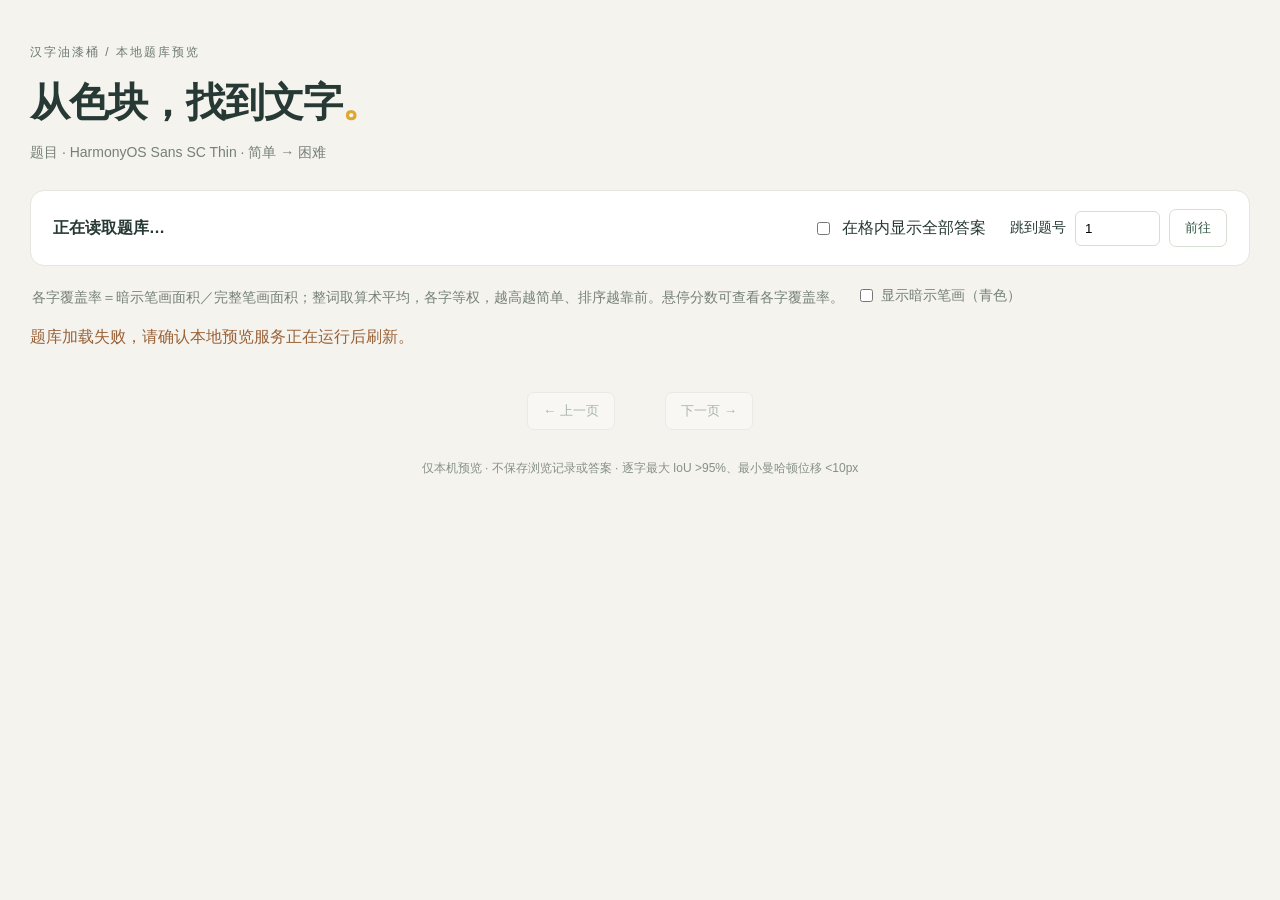
==== hanzi-paint-bucket/preview/index.html @ df213ab4 "feat: add hanzi paint bucket and private puzzle generation" ====
<!doctype html><html lang="zh-CN"><meta charset="utf-8"><meta name="viewport" content="width=device-width,initial-scale=1"><title>汉字油漆桶 · 题库预览</title><link rel="stylesheet" href="./style.css">
<main><header><span class="eyebrow">汉字油漆桶 / 本地题库预览</span><h1>从色块，找到文字<span>。</span></h1><p id="bank-label">题目 · HarmonyOS Sans SC Thin · 简单 → 困难</p></header>
<section class="toolbar"><strong id="total">正在读取题库…</strong><label><input id="answers" type="checkbox"> 在格内显示全部答案</label><form id="jump"><label for="ordinal">跳到题号</label><input id="ordinal" type="number" min="1" value="1" required><button>前往</button></form></section>
<p class="note">各字覆盖率＝暗示笔画面积／完整笔画面积；整词取算术平均，各字等权，越高越简单、排序越靠前。悬停分数可查看各字覆盖率。<label><input id="hints" type="checkbox"> 显示暗示笔画（青色）</label></p>
<p id="status" role="status"></p><section id="cards" aria-label="题目列表"></section>
<nav><button id="prev">← 上一页</button><span id="page"></span><button id="next">下一页 →</button></nav>
<footer>仅本机预览 · 不保存浏览记录或答案 · <span id="uniqueness">逐字最大 IoU >95%、最小曼哈顿位移 &lt;10px</span></footer></main><script src="./app.js" defer></script></html>
---- hanzi-paint-bucket/preview/style.css ----
@font-face{font-family:Harmony;src:url('./font.ttf');font-weight:250;font-display:swap}*{box-sizing:border-box}body{margin:0;background:#f5f3ee;color:#273934;font-family:'Segoe UI','Microsoft YaHei',sans-serif}main{max-width:1360px;padding:42px 30px;margin:auto}.eyebrow{color:#6b7970;font-size:12px;letter-spacing:2px}h1{font-size:40px;letter-spacing:-1px;margin:14px 0}h1 span{color:#dea82e}header p,.note{color:#758077;font-size:14px}.toolbar{margin-top:28px;background:white;border:1px solid #e5e6dd;border-radius:14px;padding:18px 22px;display:flex;align-items:center;gap:24px;flex-wrap:wrap}.toolbar strong{margin-right:auto}.toolbar label,form{display:flex;align-items:center;gap:9px}form{font-size:14px}input[type=number]{width:85px;border:1px solid #d8ddd4;border-radius:6px;padding:9px}input[type=checkbox]{accent-color:#398f7d}button{border:1px solid #d7ded3;border-radius:7px;background:white;padding:9px 15px;color:#345a49;cursor:pointer}button:hover{background:#eff5ec}button:disabled{opacity:.4;cursor:default}.note{margin:20px 2px}#status{color:#996238}#cards{display:grid;grid-template-columns:repeat(3,minmax(0,1fr));gap:20px}.card{border:1px solid #e4e6dd;background:white;border-radius:16px;padding:20px;overflow:hidden;scroll-margin-top:20px}.card.highlight{outline:3px solid #4c9a89}.card-top{display:flex;justify-content:space-between;font-size:12px;color:#7a857d}.rank{font-weight:600;color:#435d50}.glyphs{display:flex;justify-content:center;flex-wrap:wrap;gap:0;padding:14px 0}.glyphs img{width:50%;max-width:180px;aspect-ratio:1;object-fit:contain}.answer{font-family:Harmony,sans-serif;font-weight:250;font-size:32px;min-height:47px;text-align:center;letter-spacing:5px;margin:0 0 12px}.answer.hidden{font-family:inherit;font-size:15px;letter-spacing:0;color:#89968b;display:flex;align-items:center;justify-content:center}.card-bottom{display:flex;justify-content:space-between;align-items:center;border-top:1px solid #f0f1ec;padding-top:14px;gap:8px}.area{font-size:12px;color:#7a857d}.reveal{font-size:12px;padding:6px 9px}nav{display:flex;justify-content:center;align-items:center;gap:25px;margin:28px 0}footer{text-align:center;color:#859087;font-size:12px;line-height:1.8}@media(max-width:1000px){#cards{grid-template-columns:repeat(2,minmax(0,1fr))}}@media(max-width:600px){main{padding:24px 16px}h1{font-size:29px}#cards{grid-template-columns:1fr}.toolbar{gap:15px;padding:16px}.toolbar strong{width:100%}.glyphs img{max-width:150px}nav{gap:13px}header p{line-height:1.8}}
.glyphs img{background-color:#fff;background-image:linear-gradient(to right,transparent calc(50% - .5px),#e1e5df calc(50% - .5px),#e1e5df calc(50% + .5px),transparent calc(50% + .5px)),linear-gradient(to bottom,transparent calc(50% - .5px),#e1e5df calc(50% - .5px),#e1e5df calc(50% + .5px),transparent calc(50% + .5px));box-shadow:inset 0 0 0 1px #d8dfd6}
.glyph-cell{position:relative;width:50%;max-width:180px;aspect-ratio:1}.glyph-cell img{display:block;width:100%;max-width:none}.glyph-cell canvas{position:absolute;inset:0;width:100%;height:100%;pointer-events:none}.glyph-cell canvas[hidden]{display:none}@media(max-width:600px){.glyph-cell{max-width:150px}.glyph-cell img{max-width:none}}
main{max-width:1600px}#cards{grid-template-columns:repeat(4,minmax(0,1fr));gap:16px}.card{padding:16px}.answer{font-size:28px;min-height:40px;margin-bottom:10px}@media(max-width:1100px){#cards{grid-template-columns:repeat(3,minmax(0,1fr))}}@media(max-width:850px){#cards{grid-template-columns:repeat(2,minmax(0,1fr))}}@media(max-width:600px){#cards{grid-template-columns:1fr}}
.glyph-cell img.implied{position:absolute;inset:0;width:100%;height:100%;background:none;box-shadow:none;pointer-events:none;z-index:2}.glyph-cell img.implied[hidden]{display:none}.note label{display:inline-flex;align-items:center;gap:5px;margin-left:12px}
.glyphs[data-length="3"] .glyph-cell{width:33.333333%}.glyphs[data-length="4"] .glyph-cell{width:25%}
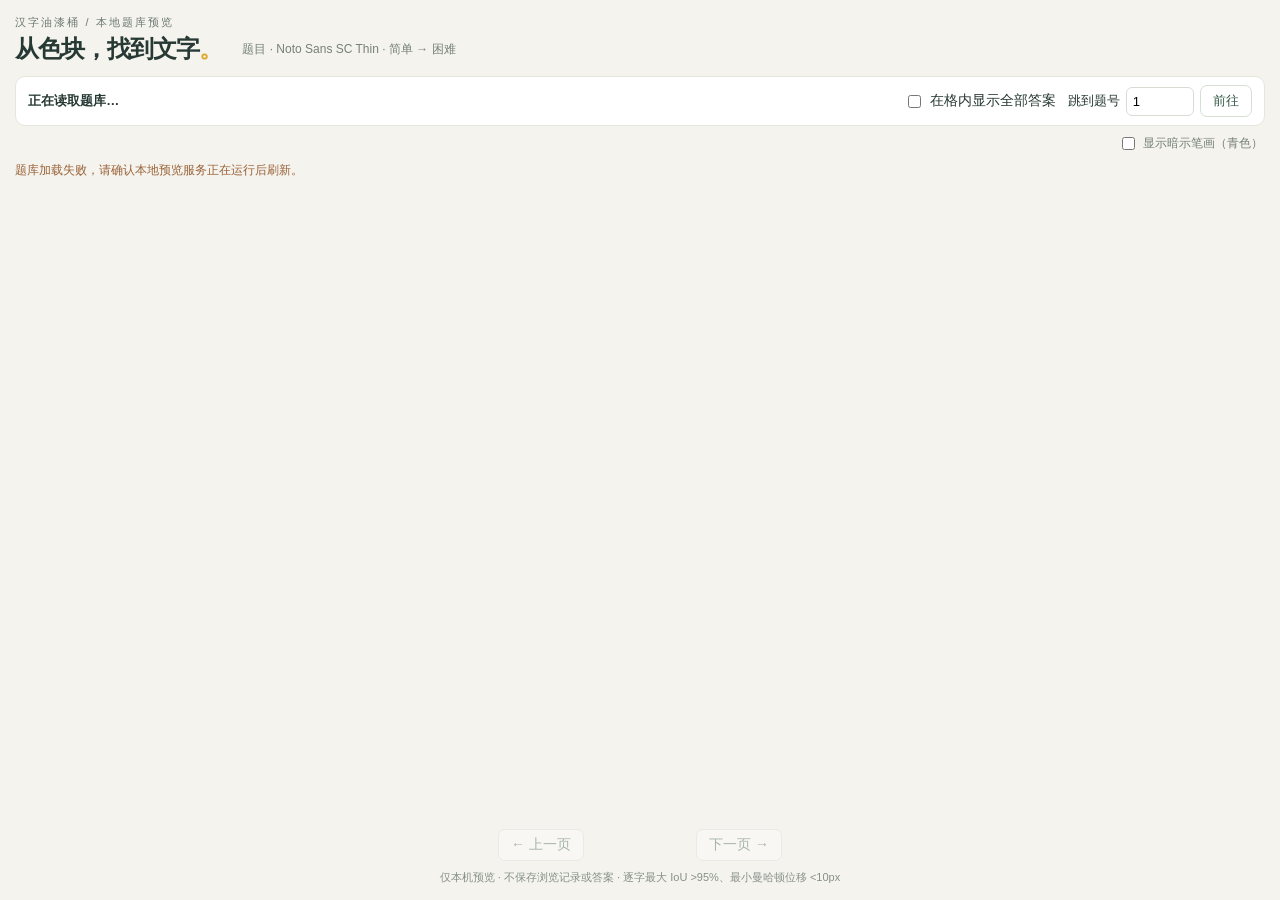
==== commit 08dd12f7: "Update hanzi paint bucket bank and Noto font; reset release progress" ====
--- a/hanzi-paint-bucket/preview/index.html
+++ b/hanzi-paint-bucket/preview/index.html
@@ -1,7 +1,7 @@
 <!doctype html><html lang="zh-CN"><meta charset="utf-8"><meta name="viewport" content="width=device-width,initial-scale=1"><title>汉字油漆桶 · 题库预览</title><link rel="stylesheet" href="./style.css">
-<main><header><span class="eyebrow">汉字油漆桶 / 本地题库预览</span><h1>从色块，找到文字<span>。</span></h1><p id="bank-label">题目 · HarmonyOS Sans SC Thin · 简单 → 困难</p></header>
+<main><header><span class="eyebrow">汉字油漆桶 / 本地题库预览</span><h1>从色块，找到文字<span>。</span></h1><p id="bank-label">题目 · Noto Sans SC Thin · 简单 → 困难</p></header>
 <section class="toolbar"><strong id="total">正在读取题库…</strong><label><input id="answers" type="checkbox"> 在格内显示全部答案</label><form id="jump"><label for="ordinal">跳到题号</label><input id="ordinal" type="number" min="1" value="1" required><button>前往</button></form></section>
-<p class="note">各字覆盖率＝暗示笔画面积／完整笔画面积；整词取算术平均，各字等权，越高越简单、排序越靠前。悬停分数可查看各字覆盖率。<label><input id="hints" type="checkbox"> 显示暗示笔画（青色）</label></p>
+<p class="note"><span id="difficulty-note"></span><label><input id="hints" type="checkbox"> 显示暗示笔画（青色）</label></p>
 <p id="status" role="status"></p><section id="cards" aria-label="题目列表"></section>
 <nav><button id="prev">← 上一页</button><span id="page"></span><button id="next">下一页 →</button></nav>
 <footer>仅本机预览 · 不保存浏览记录或答案 · <span id="uniqueness">逐字最大 IoU >95%、最小曼哈顿位移 &lt;10px</span></footer></main><script src="./app.js" defer></script></html>
--- a/hanzi-paint-bucket/preview/style.css
+++ b/hanzi-paint-bucket/preview/style.css
@@ -1,6 +1,69 @@
-@font-face{font-family:Harmony;src:url('./font.ttf');font-weight:250;font-display:swap}*{box-sizing:border-box}body{margin:0;background:#f5f3ee;color:#273934;font-family:'Segoe UI','Microsoft YaHei',sans-serif}main{max-width:1360px;padding:42px 30px;margin:auto}.eyebrow{color:#6b7970;font-size:12px;letter-spacing:2px}h1{font-size:40px;letter-spacing:-1px;margin:14px 0}h1 span{color:#dea82e}header p,.note{color:#758077;font-size:14px}.toolbar{margin-top:28px;background:white;border:1px solid #e5e6dd;border-radius:14px;padding:18px 22px;display:flex;align-items:center;gap:24px;flex-wrap:wrap}.toolbar strong{margin-right:auto}.toolbar label,form{display:flex;align-items:center;gap:9px}form{font-size:14px}input[type=number]{width:85px;border:1px solid #d8ddd4;border-radius:6px;padding:9px}input[type=checkbox]{accent-color:#398f7d}button{border:1px solid #d7ded3;border-radius:7px;background:white;padding:9px 15px;color:#345a49;cursor:pointer}button:hover{background:#eff5ec}button:disabled{opacity:.4;cursor:default}.note{margin:20px 2px}#status{color:#996238}#cards{display:grid;grid-template-columns:repeat(3,minmax(0,1fr));gap:20px}.card{border:1px solid #e4e6dd;background:white;border-radius:16px;padding:20px;overflow:hidden;scroll-margin-top:20px}.card.highlight{outline:3px solid #4c9a89}.card-top{display:flex;justify-content:space-between;font-size:12px;color:#7a857d}.rank{font-weight:600;color:#435d50}.glyphs{display:flex;justify-content:center;flex-wrap:wrap;gap:0;padding:14px 0}.glyphs img{width:50%;max-width:180px;aspect-ratio:1;object-fit:contain}.answer{font-family:Harmony,sans-serif;font-weight:250;font-size:32px;min-height:47px;text-align:center;letter-spacing:5px;margin:0 0 12px}.answer.hidden{font-family:inherit;font-size:15px;letter-spacing:0;color:#89968b;display:flex;align-items:center;justify-content:center}.card-bottom{display:flex;justify-content:space-between;align-items:center;border-top:1px solid #f0f1ec;padding-top:14px;gap:8px}.area{font-size:12px;color:#7a857d}.reveal{font-size:12px;padding:6px 9px}nav{display:flex;justify-content:center;align-items:center;gap:25px;margin:28px 0}footer{text-align:center;color:#859087;font-size:12px;line-height:1.8}@media(max-width:1000px){#cards{grid-template-columns:repeat(2,minmax(0,1fr))}}@media(max-width:600px){main{padding:24px 16px}h1{font-size:29px}#cards{grid-template-columns:1fr}.toolbar{gap:15px;padding:16px}.toolbar strong{width:100%}.glyphs img{max-width:150px}nav{gap:13px}header p{line-height:1.8}}
-.glyphs img{background-color:#fff;background-image:linear-gradient(to right,transparent calc(50% - .5px),#e1e5df calc(50% - .5px),#e1e5df calc(50% + .5px),transparent calc(50% + .5px)),linear-gradient(to bottom,transparent calc(50% - .5px),#e1e5df calc(50% - .5px),#e1e5df calc(50% + .5px),transparent calc(50% + .5px));box-shadow:inset 0 0 0 1px #d8dfd6}
-.glyph-cell{position:relative;width:50%;max-width:180px;aspect-ratio:1}.glyph-cell img{display:block;width:100%;max-width:none}.glyph-cell canvas{position:absolute;inset:0;width:100%;height:100%;pointer-events:none}.glyph-cell canvas[hidden]{display:none}@media(max-width:600px){.glyph-cell{max-width:150px}.glyph-cell img{max-width:none}}
-main{max-width:1600px}#cards{grid-template-columns:repeat(4,minmax(0,1fr));gap:16px}.card{padding:16px}.answer{font-size:28px;min-height:40px;margin-bottom:10px}@media(max-width:1100px){#cards{grid-template-columns:repeat(3,minmax(0,1fr))}}@media(max-width:850px){#cards{grid-template-columns:repeat(2,minmax(0,1fr))}}@media(max-width:600px){#cards{grid-template-columns:1fr}}
-.glyph-cell img.implied{position:absolute;inset:0;width:100%;height:100%;background:none;box-shadow:none;pointer-events:none;z-index:2}.glyph-cell img.implied[hidden]{display:none}.note label{display:inline-flex;align-items:center;gap:5px;margin-left:12px}
-.glyphs[data-length="3"] .glyph-cell{width:33.333333%}.glyphs[data-length="4"] .glyph-cell{width:25%}
+@font-face { font-family:Noto; src:url('./font.ttf'); font-weight:200; font-display:swap; }
+* { box-sizing:border-box; }
+html,body { width:100%; height:100%; margin:0; overflow:hidden; }
+body { background:#f5f3ee; color:#273934; font-family:'Segoe UI','Microsoft YaHei',sans-serif; font-size:14px; }
+main { width:100%; height:100vh; height:100dvh; padding:clamp(8px,1.2vw,18px); margin:auto; display:grid; grid-template-rows:auto auto auto 18px minmax(0,1fr) auto auto; gap:8px; min-width:0; }
+header { min-width:0; display:grid; grid-template-columns:auto minmax(0,1fr); align-items:center; column-gap:20px; }
+.eyebrow { grid-column:1/-1; color:#6b7970; font-size:11px; letter-spacing:2px; }
+h1 { font-size:24px; letter-spacing:-1px; margin:3px 0; white-space:nowrap; }
+h1 span { color:#dea82e; }
+header p { color:#758077; font-size:12px; margin:0; white-space:nowrap; overflow:hidden; text-overflow:ellipsis; }
+.toolbar { background:white; border:1px solid #e5e6dd; border-radius:10px; padding:8px 12px; display:flex; align-items:center; gap:12px; flex-wrap:wrap; min-width:0; }
+.toolbar strong { margin-right:auto; font-size:13px; }
+.toolbar label,form { display:flex; align-items:center; gap:6px; white-space:nowrap; }
+form { margin:0; font-size:13px; }
+input[type=number] { width:68px; min-width:0; border:1px solid #d8ddd4; border-radius:6px; padding:6px; font:inherit; }
+input[type=checkbox] { accent-color:#398f7d; }
+button { border:1px solid #d7ded3; border-radius:7px; background:white; padding:6px 12px; color:#345a49; font:inherit; cursor:pointer; white-space:nowrap; }
+button:hover { background:#eff5ec; }
+button:disabled { opacity:.4; cursor:default; }
+button:focus-visible,input:focus-visible { outline:2px solid #398f7d; outline-offset:2px; }
+.note { margin:0 2px; color:#758077; font-size:12px; display:flex; align-items:center; gap:12px; min-width:0; }
+#difficulty-note { white-space:nowrap; overflow:hidden; text-overflow:ellipsis; }
+.note label { margin-left:auto; display:inline-flex; align-items:center; gap:5px; flex-shrink:0; white-space:nowrap; }
+#status { margin:0; color:#996238; font-size:12px; line-height:18px; white-space:nowrap; overflow:hidden; text-overflow:ellipsis; }
+#cards { min-width:0; min-height:0; display:grid; grid-template-columns:repeat(var(--columns,1),minmax(0,1fr)); grid-template-rows:repeat(var(--rows,1),minmax(0,1fr)); gap:12px; }
+.card { min-width:0; min-height:0; display:grid; grid-template-rows:18px minmax(0,1fr) 32px 30px; gap:4px; border:1px solid #e4e6dd; background:white; border-radius:12px; padding:10px; }
+.card.highlight { border-color:#398f7d; box-shadow:inset 0 0 0 2px #398f7d; }
+.card-top { min-width:0; display:flex; justify-content:space-between; gap:8px; font-size:12px; color:#7a857d; white-space:nowrap; }
+.rank { font-weight:600; color:#435d50; }
+.glyphs { min-width:0; min-height:0; display:flex; justify-content:center; align-items:center; container-type:size; }
+.glyph-cell { position:relative; width:min(100cqh,calc(100cqw / var(--letters,2))); aspect-ratio:1; flex:none; }
+.glyph-cell img { display:block; width:100%; height:100%; object-fit:contain; background-color:#fff; background-image:linear-gradient(to right,transparent calc(50% - .5px),#e1e5df calc(50% - .5px),#e1e5df calc(50% + .5px),transparent calc(50% + .5px)),linear-gradient(to bottom,transparent calc(50% - .5px),#e1e5df calc(50% - .5px),#e1e5df calc(50% + .5px),transparent calc(50% + .5px)); box-shadow:inset 0 0 0 1px #d8dfd6; }
+.glyph-cell canvas { position:absolute; inset:0; width:100%; height:100%; pointer-events:none; }
+.glyph-cell img.implied { position:absolute; inset:0; background:none; box-shadow:none; pointer-events:none; z-index:2; }
+[hidden] { display:none!important; }
+.answer { font-family:Noto,sans-serif; font-weight:200; font-size:26px; line-height:32px; text-align:center; letter-spacing:4px; white-space:nowrap; }
+.card-bottom { min-width:0; display:flex; justify-content:space-between; align-items:center; gap:8px; border-top:1px solid #f0f1ec; padding-top:4px; }
+.area { font-size:11px; color:#7a857d; min-width:0; white-space:nowrap; }
+.reveal { font-size:12px; padding:4px 7px; flex-shrink:0; }
+nav { display:flex; justify-content:center; align-items:center; gap:24px; margin:0; }
+#page { min-width:64px; text-align:center; font-variant-numeric:tabular-nums; }
+footer { color:#859087; text-align:center; font-size:11px; line-height:16px; overflow:hidden; text-overflow:ellipsis; white-space:nowrap; }
+@media(max-width:700px) {
+  header { grid-template-columns:minmax(0,1fr); }
+  h1 { font-size:22px; }
+  .eyebrow { display:none; }
+  header p { font-size:11px; }
+  .toolbar { gap:6px 12px; padding:7px 9px; }
+  .toolbar label { font-size:12px; }
+  .toolbar form { margin-left:auto; }
+  #difficulty-note { display:none; }
+}
+@media(max-height:540px) {
+  main { gap:5px; padding:8px; grid-template-rows:auto auto auto 16px minmax(0,1fr) auto; }
+  .eyebrow,footer { display:none; }
+  h1 { font-size:18px; margin:0; }
+  header p { font-size:11px; }
+  .toolbar { padding:5px 8px; gap:6px 12px; }
+  button { padding:4px 9px; }
+  input[type=number] { padding:4px; }
+  #status { line-height:16px; }
+  .card { padding:7px; gap:2px; grid-template-rows:16px minmax(0,1fr) 26px 26px; }
+  .answer { font-size:22px; line-height:26px; }
+  .card-top { font-size:11px; }
+  .reveal { padding:3px 6px; }
+}
+@media(max-height:380px) {
+  header p { display:none; }
+}
